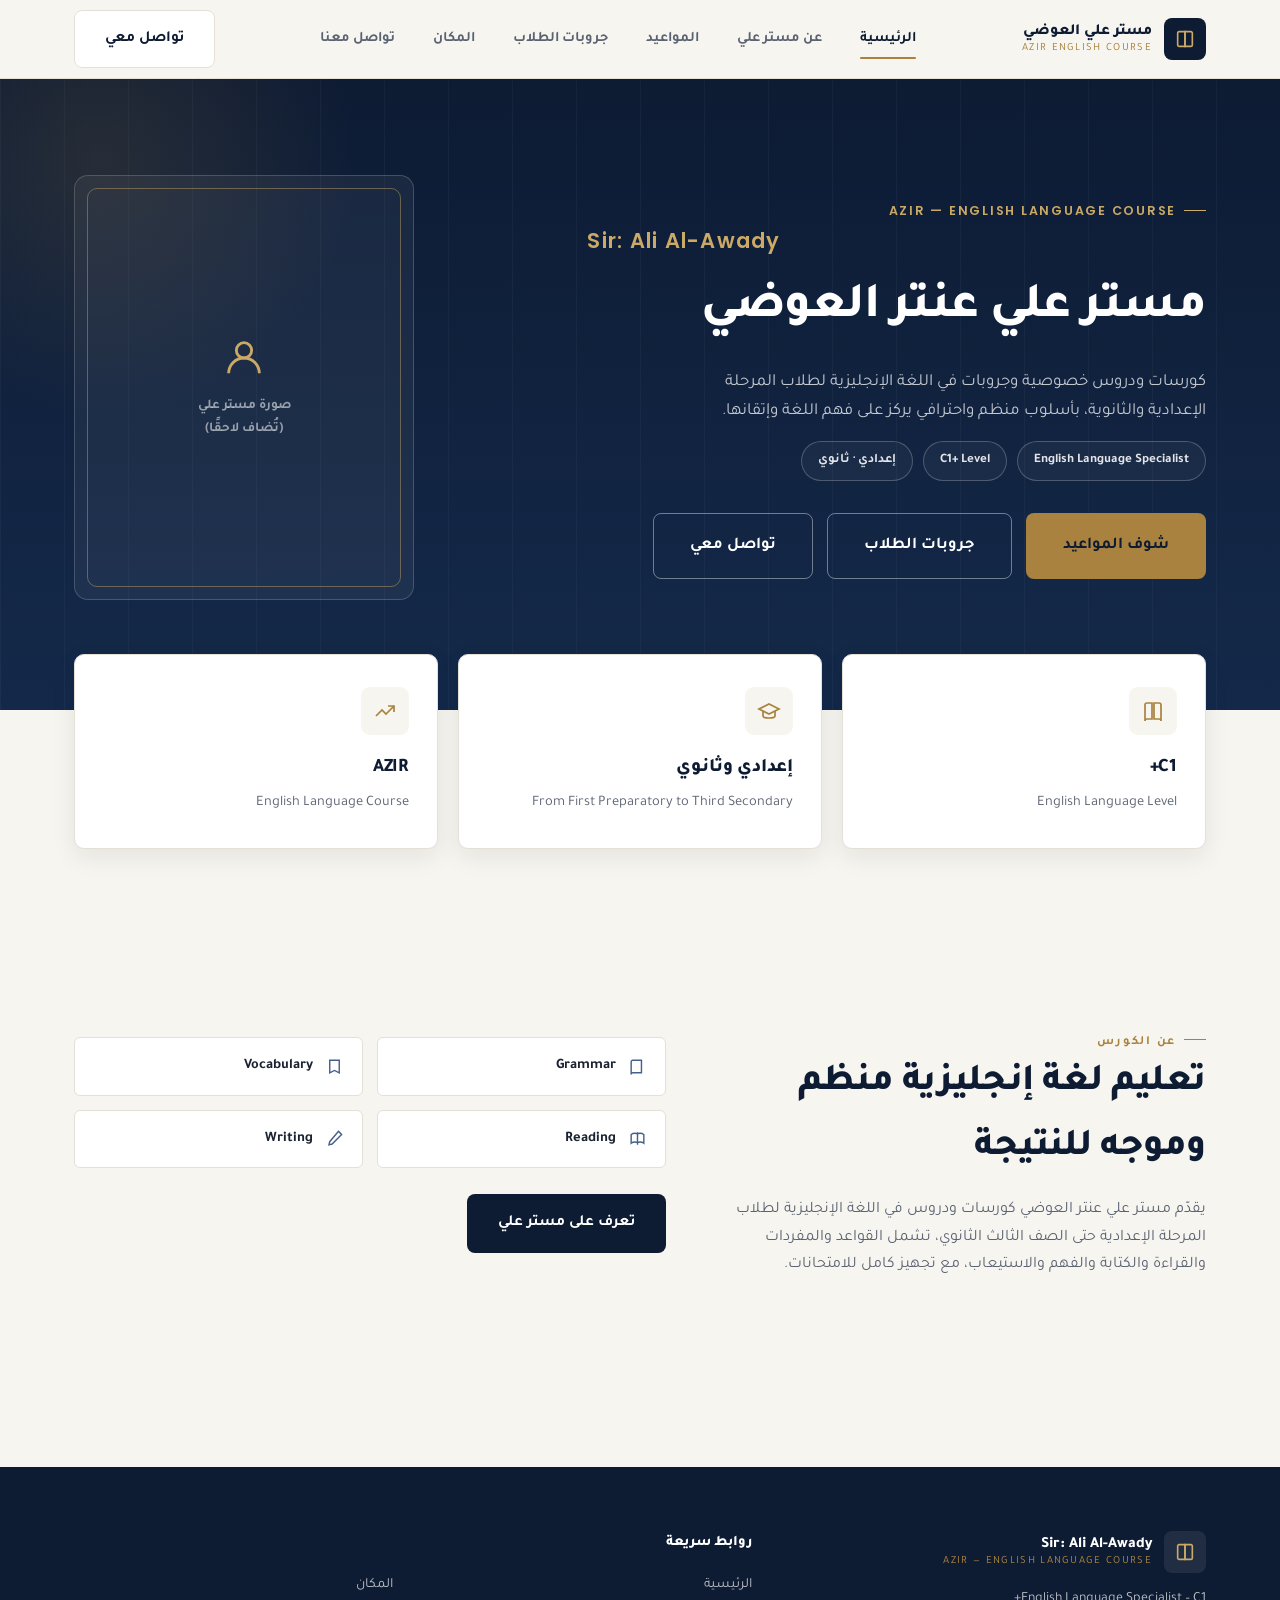
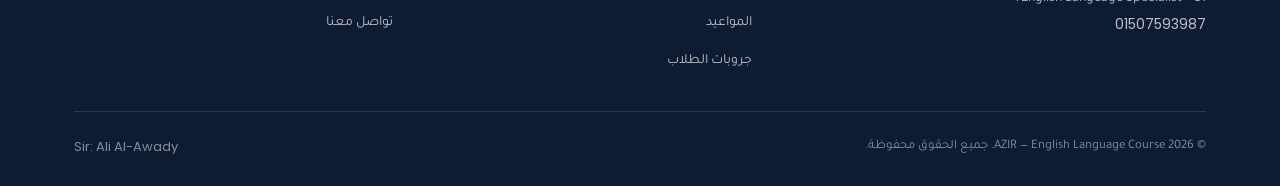
==== index.html @ 177343dc "Add files via upload" ====
<!DOCTYPE html>
<html lang="ar" dir="rtl">
<head>
<meta charset="UTF-8">
<meta name="viewport" content="width=device-width, initial-scale=1.0">
<title>مستر علي عنتر العوضي | AZIR - English Language Course</title>
<meta name="description" content="مستر علي عنتر العوضي - AZIR English Language Course - كورسات ودروس اللغة الإنجليزية لطلاب المرحلة الإعدادية والثانوية">
<link rel="preconnect" href="https://fonts.googleapis.com">
<link href="https://fonts.googleapis.com/css2?family=Tajawal:wght@400;500;700;800&family=Poppins:wght@400;500;600;700&display=swap" rel="stylesheet">
<link rel="stylesheet" href="style.css">
</head>
<body>

<header class="site-header">
  <div class="container header-inner">
    <a href="index.html" class="brand">
      <span class="brand-mark">
        <svg viewBox="0 0 24 24" fill="none" stroke="#cba966" stroke-width="1.8"><path d="M4 5.5C4 4.7 4.7 4 5.5 4H12v16H5.5C4.7 20 4 19.3 4 18.5v-13z"/><path d="M20 5.5c0-.8-.7-1.5-1.5-1.5H12v16h6.5c.8 0 1.5-.7 1.5-1.5v-13z"/></svg>
      </span>
      <span class="brand-text">
        <span class="name-ar">مستر علي العوضي</span>
        <span class="name-en">AZIR English Course</span>
      </span>
    </a>

    <nav class="nav-desktop">
      <a href="index.html">الرئيسية</a>
      <a href="about.html">عن مستر علي</a>
      <a href="schedule.html">المواعيد</a>
      <a href="groups.html">جروبات الطلاب</a>
      <a href="location.html">المكان</a>
      <a href="contact.html">تواصل معنا</a>
    </nav>

    <div class="nav-cta">
      <a href="contact.html" class="btn btn-ghost">تواصل معي</a>
      <button class="menu-toggle" aria-label="فتح القائمة" aria-expanded="false">
        <svg viewBox="0 0 24 24" fill="none" stroke="currentColor" stroke-width="2" stroke-linecap="round"><path d="M3 6h18M3 12h18M3 18h18"/></svg>
      </button>
    </div>
  </div>
  <nav class="nav-mobile">
    <a href="index.html">الرئيسية</a>
    <a href="about.html">عن مستر علي</a>
    <a href="schedule.html">المواعيد</a>
    <a href="groups.html">جروبات الطلاب</a>
    <a href="location.html">المكان</a>
    <a href="contact.html">تواصل معنا</a>
    <a href="contact.html" class="btn btn-navy btn-block">تواصل معي</a>
  </nav>
</header>

<section class="hero">
  <div class="container hero-grid">
    <div>
      <span class="eyebrow hero-eyebrow">AZIR — English Language Course</span>
      <h1>
        <span class="name-en en">Sir: Ali Al-Awady</span>
        مستر علي عنتر العوضي
      </h1>
      <p class="hero-tagline">
        كورسات ودروس خصوصية وجروبات في اللغة الإنجليزية لطلاب المرحلة الإعدادية والثانوية،
        بأسلوب منظم واحترافي يركز على فهم اللغة وإتقانها.
      </p>
      <div class="hero-badges">
        <span class="hero-badge">English Language Specialist</span>
        <span class="hero-badge">C1+ Level</span>
        <span class="hero-badge">إعدادي · ثانوي</span>
      </div>
      <div class="hero-actions">
        <a href="schedule.html" class="btn btn-primary btn-lg">شوف المواعيد</a>
        <a href="groups.html" class="btn btn-outline btn-lg">جروبات الطلاب</a>
        <a href="contact.html" class="btn btn-outline btn-lg">تواصل معي</a>
      </div>
    </div>

    <div class="hero-photo-frame">
      <div class="hero-photo-placeholder">
        <svg viewBox="0 0 24 24" fill="none" stroke="currentColor" stroke-width="1.5"><circle cx="12" cy="8" r="4"/><path d="M4 20c0-4.4 3.6-8 8-8s8 3.6 8 8"/></svg>
        <span>صورة مستر علي<br>(تُضاف لاحقًا)</span>
      </div>
      <img src="" alt="مستر علي عنتر العوضي">
    </div>
  </div>
</section>

<section class="features">
  <div class="container">
    <div class="features-grid">
      <div class="feature-card reveal">
        <div class="feature-icon">
          <svg viewBox="0 0 24 24" fill="none" stroke="currentColor" stroke-width="1.7"><path d="M4 19V6a2 2 0 0 1 2-2h5v16H6a2 2 0 0 0-2 2Z"/><path d="M20 19V6a2 2 0 0 0-2-2h-5v16h5a2 2 0 0 1 2 2Z"/></svg>
        </div>
        <h3>C1+</h3>
        <p>English Language Level</p>
      </div>
      <div class="feature-card reveal">
        <div class="feature-icon">
          <svg viewBox="0 0 24 24" fill="none" stroke="currentColor" stroke-width="1.7"><path d="M22 10 12 5 2 10l10 5 10-5Z"/><path d="M6 12v5c0 1.1 2.7 2 6 2s6-.9 6-2v-5"/></svg>
        </div>
        <h3>إعدادي وثانوي</h3>
        <p>From First Preparatory to Third Secondary</p>
      </div>
      <div class="feature-card reveal">
        <div class="feature-icon">
          <svg viewBox="0 0 24 24" fill="none" stroke="currentColor" stroke-width="1.7"><path d="m3 17 6-6 4 4L21 7"/><path d="M15 7h6v6"/></svg>
        </div>
        <h3>AZIR</h3>
        <p>English Language Course</p>
      </div>
    </div>
  </div>
</section>

<section>
  <div class="container about-grid">
    <div class="reveal">
      <span class="eyebrow">عن الكورس</span>
      <h2 class="section-title">تعليم لغة إنجليزية منظم وموجه للنتيجة</h2>
      <p class="section-sub" style="margin-bottom:0;">
        يقدّم مستر علي عنتر العوضي كورسات ودروس في اللغة الإنجليزية لطلاب المرحلة الإعدادية
        حتى الصف الثالث الثانوي، تشمل القواعد والمفردات والقراءة والكتابة والفهم والاستيعاب،
        مع تجهيز كامل للامتحانات.
      </p>
    </div>
    <div class="reveal">
      <div class="subject-list">
        <div class="subject-item">
          <svg viewBox="0 0 24 24" fill="none" stroke="currentColor" stroke-width="1.8"><path d="M4 19V6a2 2 0 0 1 2-2h11v16H6a2 2 0 0 0-2 2Z"/></svg>
          Grammar
        </div>
        <div class="subject-item">
          <svg viewBox="0 0 24 24" fill="none" stroke="currentColor" stroke-width="1.8"><path d="M6 4h12v16l-6-3-6 3V4Z"/></svg>
          Vocabulary
        </div>
        <div class="subject-item">
          <svg viewBox="0 0 24 24" fill="none" stroke="currentColor" stroke-width="1.8"><path d="M12 4v16M4 7c2-1.5 5-2 8-1 3-1 6-.5 8 1v11c-2-1.5-5-2-8-1-3-1-6-.5-8 1V7Z"/></svg>
          Reading
        </div>
        <div class="subject-item">
          <svg viewBox="0 0 24 24" fill="none" stroke="currentColor" stroke-width="1.8"><path d="m17 3 4 4L9 19l-4 1 1-4Z"/></svg>
          Writing
        </div>
      </div>
      <a href="about.html" class="btn btn-navy" style="margin-top:26px;">تعرف على مستر علي</a>
    </div>
  </div>
</section>

<footer class="site-footer">
  <div class="container">
    <div class="footer-grid">
      <div>
        <div class="footer-brand">
          <span class="brand-mark">
            <svg viewBox="0 0 24 24" fill="none" stroke="#cba966" stroke-width="1.8"><path d="M4 5.5C4 4.7 4.7 4 5.5 4H12v16H5.5C4.7 20 4 19.3 4 18.5v-13z"/><path d="M20 5.5c0-.8-.7-1.5-1.5-1.5H12v16h6.5c.8 0 1.5-.7 1.5-1.5v-13z"/></svg>
          </span>
          <span class="brand-text">
            <span class="name-ar">Sir: Ali Al-Awady</span>
            <span class="name-en">AZIR — English Language Course</span>
          </span>
        </div>
        <p class="footer-desc">English Language Specialist – C1+</p>
        <p class="footer-desc footer-phone"><span class="en">01507593987</span></p>
      </div>
      <div class="footer-col">
        <h4>روابط سريعة</h4>
        <ul>
          <li><a href="index.html">الرئيسية</a></li>
          <li><a href="schedule.html">المواعيد</a></li>
          <li><a href="groups.html">جروبات الطلاب</a></li>
        </ul>
      </div>
      <div class="footer-col">
        <h4>&nbsp;</h4>
        <ul>
          <li><a href="location.html">المكان</a></li>
          <li><a href="contact.html">تواصل معنا</a></li>
        </ul>
      </div>
    </div>
    <div class="footer-bottom">
      <span>© 2026 AZIR — English Language Course. جميع الحقوق محفوظة.</span>
      <span class="en">Sir: Ali Al-Awady</span>
    </div>
  </div>
</footer>

<script src="script.js"></script>
</body>
</html>
---- style.css ----
/* =========================================================
   AZIR — English Language Course · Sir Ali Al-Awady
   Design tokens
   ========================================================= */
:root{
  --navy: #0d1b33;
  --navy-2: #14294a;
  --off-white: #f7f5ef;
  --white: #ffffff;
  --gold: #a9823f;
  --gold-soft: #cba966;
  --slate-blue: #46608c;
  --ink: #1b2333;
  --ink-muted: #5b6373;
  --line: #e4e0d6;
  --radius: 10px;
  --radius-sm: 6px;
  --shadow-sm: 0 1px 3px rgba(13,27,51,0.06);
  --shadow-md: 0 8px 24px rgba(13,27,51,0.08);
  --shadow-lg: 0 20px 50px rgba(13,27,51,0.14);
  --ease: cubic-bezier(.4,0,.2,1);
  --maxw: 1180px;
}

*,*::before,*::after{box-sizing:border-box;}
html{scroll-behavior:smooth;}
@media (prefers-reduced-motion: reduce){
  html{scroll-behavior:auto;}
  *{animation-duration:0.001ms !important; animation-iteration-count:1 !important; transition-duration:0.001ms !important;}
}

body{
  margin:0;
  background:var(--off-white);
  color:var(--ink);
  font-family:"Tajawal","Poppins",sans-serif;
  direction:rtl;
  -webkit-font-smoothing:antialiased;
  line-height:1.7;
}

.en{
  font-family:"Poppins","Tajawal",sans-serif;
  direction:ltr;
  display:inline-block;
  unicode-bidi:isolate;
}

img{max-width:100%;display:block;}
a{color:inherit;text-decoration:none;}
ul{margin:0;padding:0;list-style:none;}
button{font-family:inherit;}

.container{
  width:100%;
  max-width:var(--maxw);
  margin:0 auto;
  padding:0 24px;
}

.eyebrow{
  display:inline-flex;
  align-items:center;
  gap:8px;
  font-family:"Poppins","Tajawal",sans-serif;
  font-size:12.5px;
  letter-spacing:.14em;
  text-transform:uppercase;
  color:var(--gold);
  font-weight:600;
}
.eyebrow::before{
  content:"";
  width:22px;height:1px;
  background:var(--gold);
  display:inline-block;
}

h1,h2,h3,h4{
  font-family:"Tajawal",sans-serif;
  font-weight:800;
  color:var(--navy);
  margin:0 0 .5em;
  letter-spacing:-.01em;
}

.section-title{
  font-size:clamp(26px,3.4vw,38px);
  margin-bottom:14px;
}
.section-sub{
  color:var(--ink-muted);
  font-size:16px;
  max-width:620px;
  margin-bottom:44px;
}
.section-head{margin-bottom:8px;}

section{padding:88px 0;}
@media (max-width:720px){
  section{padding:56px 0;}
}

hr.rule{
  border:none;
  border-top:1px solid var(--line);
  margin:0;
}

/* =============== Buttons =============== */
.btn{
  display:inline-flex;
  align-items:center;
  justify-content:center;
  gap:10px;
  padding:15px 30px;
  border-radius:8px;
  font-size:15.5px;
  font-weight:700;
  border:1px solid transparent;
  cursor:pointer;
  transition:transform .25s var(--ease), box-shadow .25s var(--ease), background-color .25s var(--ease), color .25s var(--ease), border-color .25s var(--ease);
  white-space:nowrap;
}
.btn:focus-visible{outline:2px solid var(--gold); outline-offset:3px;}
.btn svg{width:18px;height:18px;flex-shrink:0;}

.btn-primary{
  background:var(--gold);
  color:var(--navy);
}
.btn-primary:hover{background:var(--gold-soft); transform:translateY(-2px); box-shadow:var(--shadow-md);}

.btn-outline{
  background:transparent;
  border-color:rgba(255,255,255,.4);
  color:var(--white);
}
.btn-outline:hover{background:rgba(255,255,255,.1); transform:translateY(-2px);}

.btn-navy{
  background:var(--navy);
  color:var(--white);
}
.btn-navy:hover{background:var(--navy-2); transform:translateY(-2px); box-shadow:var(--shadow-md);}

.btn-ghost{
  background:var(--white);
  color:var(--navy);
  border-color:var(--line);
}
.btn-ghost:hover{border-color:var(--gold); color:var(--gold); transform:translateY(-2px);}

.btn-whatsapp{
  background:#f0f6f1;
  color:#2c5c3f;
  border-color:#d7e6da;
  width:100%;
}
.btn-whatsapp:hover{background:#2c5c3f; color:#fff; border-color:#2c5c3f;}

.btn-disabled{
  background:#eee9dd;
  color:#a39c88;
  cursor:not-allowed;
  width:100%;
}

.btn-lg{padding:18px 36px; font-size:16.5px;}
.btn-block{width:100%;}

/* =============== Header / Nav =============== */
.site-header{
  position:sticky;
  top:0;
  z-index:100;
  background:rgba(247,245,239,.9);
  backdrop-filter:blur(10px);
  border-bottom:1px solid var(--line);
}
.header-inner{
  display:flex;
  align-items:center;
  justify-content:space-between;
  height:78px;
}
.brand{
  display:flex;
  align-items:center;
  gap:12px;
}
.brand-mark{
  width:42px;height:42px;
  border-radius:8px;
  background:var(--navy);
  display:flex;align-items:center;justify-content:center;
  flex-shrink:0;
}
.brand-mark svg{width:22px;height:22px;}
.brand-text{display:flex;flex-direction:column;line-height:1.2;}
.brand-text .name-ar{font-weight:800;font-size:15.5px;color:var(--navy);}
.brand-text .name-en{font-size:11px;letter-spacing:.12em;color:var(--gold);text-transform:uppercase;}

.nav-desktop{
  display:flex;
  align-items:center;
  gap:6px;
}
.nav-desktop a{
  padding:10px 16px;
  font-size:14.5px;
  font-weight:600;
  color:var(--ink-muted);
  border-radius:6px;
  transition:color .2s, background-color .2s;
  position:relative;
}
.nav-desktop a:hover{color:var(--navy);}
.nav-desktop a.active{color:var(--navy);}
.nav-desktop a.active::after{
  content:"";
  position:absolute;
  bottom:2px; left:16px; right:16px;
  height:2px;
  background:var(--gold);
  border-radius:2px;
}

.nav-cta{display:flex;align-items:center;gap:10px;}

.menu-toggle{
  display:none;
  width:44px;height:44px;
  border-radius:8px;
  border:1px solid var(--line);
  background:var(--white);
  align-items:center;justify-content:center;
  cursor:pointer;
}
.menu-toggle svg{width:20px;height:20px;color:var(--navy);}

.nav-mobile{
  display:none;
  flex-direction:column;
  background:var(--white);
  border-top:1px solid var(--line);
  padding:10px 24px 22px;
}
.nav-mobile a{
  padding:14px 4px;
  font-size:16px;
  font-weight:700;
  color:var(--navy);
  border-bottom:1px solid var(--line);
}
.nav-mobile a:last-child{border-bottom:none;}
.nav-mobile.open{display:flex;}
.nav-mobile .btn{margin-top:14px;}

@media (max-width:920px){
  .nav-desktop{display:none;}
  .menu-toggle{display:flex;}
  .nav-cta .btn-ghost{display:none;}
}

/* =============== Hero =============== */
.hero{
  background:linear-gradient(180deg, var(--navy) 0%, var(--navy-2) 100%);
  color:var(--white);
  position:relative;
  overflow:hidden;
  padding:96px 0 110px;
}
.hero::before{
  content:"";
  position:absolute;
  inset:0;
  background-image:
    repeating-linear-gradient(90deg, rgba(255,255,255,.035) 0 1px, transparent 1px 64px);
  pointer-events:none;
}
.hero::after{
  content:"";
  position:absolute;
  width:520px;height:520px;
  border-radius:50%;
  background:radial-gradient(circle, rgba(169,130,63,.16), transparent 70%);
  top:-180px; inset-inline-end:-160px;
  pointer-events:none;
}

.hero-grid{
  position:relative;
  display:grid;
  grid-template-columns:1.15fr .85fr;
  gap:56px;
  align-items:center;
}
@media (max-width:900px){
  .hero-grid{grid-template-columns:1fr; text-align:center;}
  .hero-grid .eyebrow{justify-content:center;}
}

.hero-eyebrow{color:var(--gold-soft);}
.hero-eyebrow::before{background:var(--gold-soft);}

.hero h1{
  color:var(--white);
  font-size:clamp(30px,4.4vw,50px);
  margin-bottom:10px;
}
.hero .name-en{
  display:block;
  font-family:"Poppins",sans-serif;
  font-size:.42em;
  font-weight:600;
  letter-spacing:.06em;
  color:var(--gold-soft);
  margin-bottom:8px;
  direction:ltr;
}
.hero-tagline{
  font-size:17px;
  color:rgba(255,255,255,.75);
  max-width:520px;
  margin-bottom:14px;
}
@media (max-width:900px){.hero-tagline{margin-inline:auto;}}

.hero-badges{
  display:flex;
  flex-wrap:wrap;
  gap:10px;
  margin-bottom:32px;
}
@media (max-width:900px){.hero-badges{justify-content:center;}}
.hero-badge{
  border:1px solid rgba(255,255,255,.22);
  border-radius:999px;
  padding:8px 16px;
  font-size:13px;
  font-weight:600;
  color:rgba(255,255,255,.88);
  background:rgba(255,255,255,.04);
}

.hero-actions{
  display:flex;
  flex-wrap:wrap;
  gap:14px;
}
@media (max-width:900px){.hero-actions{justify-content:center;}}

.hero-photo-frame{
  position:relative;
  width:100%;
  max-width:340px;
  margin-inline-start:auto;
  aspect-ratio:4/5;
  border-radius:14px;
  background:rgba(255,255,255,.05);
  border:1px solid rgba(255,255,255,.18);
  display:flex;
  align-items:center;
  justify-content:center;
  overflow:hidden;
}
@media (max-width:900px){.hero-photo-frame{margin-inline:auto;}}
.hero-photo-frame::before{
  content:"";
  position:absolute;
  inset:12px;
  border:1px solid rgba(203,169,102,.45);
  border-radius:10px;
  pointer-events:none;
}
.hero-photo-placeholder{
  display:flex;
  flex-direction:column;
  align-items:center;
  gap:14px;
  color:rgba(255,255,255,.55);
  padding:24px;
  text-align:center;
}
.hero-photo-placeholder svg{width:46px;height:46px;color:var(--gold-soft);}
.hero-photo-placeholder span{font-size:13.5px;font-weight:600;}
.hero-photo-frame img{width:100%;height:100%;object-fit:cover;display:none;}

/* =============== Feature cards =============== */
.features{padding-top:0; margin-top:-56px; position:relative; z-index:2;}
.features-grid{
  display:grid;
  grid-template-columns:repeat(3,1fr);
  gap:20px;
}
@media (max-width:800px){.features-grid{grid-template-columns:1fr;}}

.feature-card{
  background:var(--white);
  border:1px solid var(--line);
  border-radius:var(--radius);
  padding:32px 28px;
  box-shadow:var(--shadow-md);
  transition:transform .3s var(--ease), box-shadow .3s var(--ease);
}
.feature-card:hover{transform:translateY(-4px); box-shadow:var(--shadow-lg);}
.feature-icon{
  width:48px;height:48px;
  border-radius:9px;
  background:var(--off-white);
  display:flex;align-items:center;justify-content:center;
  margin-bottom:18px;
}
.feature-icon svg{width:24px;height:24px;color:var(--gold);}
.feature-card h3{font-size:19px;margin-bottom:6px;}
.feature-card p{color:var(--ink-muted); font-size:14.5px; margin:0;}

/* =============== Generic page hero (inner pages) =============== */
.page-hero{
  background:var(--navy);
  color:var(--white);
  padding:64px 0 56px;
  position:relative;
  overflow:hidden;
}
.page-hero::before{
  content:"";
  position:absolute; inset:0;
  background-image:repeating-linear-gradient(90deg, rgba(255,255,255,.035) 0 1px, transparent 1px 64px);
}
.page-hero .eyebrow{color:var(--gold-soft);}
.page-hero .eyebrow::before{background:var(--gold-soft);}
.page-hero h1{color:var(--white); font-size:clamp(26px,3.6vw,38px); position:relative;}
.page-hero p{color:rgba(255,255,255,.72); max-width:600px; position:relative; margin:0;}

/* =============== About page =============== */
.about-grid{
  display:grid;
  grid-template-columns:.9fr 1.1fr;
  gap:56px;
  align-items:start;
}
@media (max-width:860px){.about-grid{grid-template-columns:1fr;}}

.identity-card{
  background:var(--white);
  border:1px solid var(--line);
  border-radius:var(--radius);
  padding:36px 30px;
  box-shadow:var(--shadow-sm);
  text-align:center;
  position:sticky;
  top:100px;
}
.identity-photo{
  width:120px;height:120px;
  border-radius:50%;
  background:var(--off-white);
  border:2px solid var(--gold-soft);
  display:flex;align-items:center;justify-content:center;
  margin:0 auto 18px;
}
.identity-photo svg{width:44px;height:44px;color:var(--gold);}
.identity-card h2{font-size:20px;margin-bottom:2px;}
.identity-card .name-en{color:var(--gold); font-size:13px; letter-spacing:.05em; font-weight:600; margin-bottom:16px; display:block;}
.identity-tags{display:flex;flex-direction:column;gap:10px;margin-top:18px;}
.identity-tag{
  display:flex;align-items:center;gap:10px;
  background:var(--off-white);
  border-radius:8px;
  padding:11px 14px;
  font-size:14px;
  font-weight:600;
  color:var(--navy);
}
.identity-tag svg{width:17px;height:17px;color:var(--gold); flex-shrink:0;}

.subject-list{
  display:grid;
  grid-template-columns:1fr 1fr;
  gap:14px;
  margin-top:12px;
}
@media (max-width:520px){.subject-list{grid-template-columns:1fr;}}
.subject-item{
  display:flex;align-items:center;gap:12px;
  background:var(--white);
  border:1px solid var(--line);
  border-radius:var(--radius-sm);
  padding:16px 18px;
  font-weight:700;
  font-size:14.5px;
  color:var(--ink);
  transition:border-color .2s, transform .2s;
}
.subject-item:hover{border-color:var(--gold-soft); transform:translateY(-2px);}
.subject-item svg{width:19px;height:19px;color:var(--slate-blue); flex-shrink:0;}

.note-box{
  margin-top:34px;
  border-inline-start:3px solid var(--gold-soft);
  background:var(--white);
  border-radius:0 var(--radius-sm) var(--radius-sm) 0;
  padding:18px 22px;
  color:var(--ink-muted);
  font-size:14.5px;
}

/* =============== Schedule page =============== */
.stage-block{margin-bottom:52px;}
.stage-block:last-child{margin-bottom:0;}
.stage-title{
  display:flex;align-items:center;gap:12px;
  font-size:21px;
  margin-bottom:22px;
  padding-bottom:14px;
  border-bottom:2px solid var(--navy);
}
.stage-title svg{width:22px;height:22px;color:var(--gold);}

.grade-grid{
  display:grid;
  grid-template-columns:repeat(3,1fr);
  gap:18px;
}
@media (max-width:900px){.grade-grid{grid-template-columns:1fr 1fr;}}
@media (max-width:600px){.grade-grid{grid-template-columns:1fr;}}

.grade-card{
  background:var(--white);
  border:1px solid var(--line);
  border-radius:var(--radius);
  padding:24px 22px;
  box-shadow:var(--shadow-sm);
}
.grade-card h4{
  font-size:16.5px;
  margin-bottom:14px;
  padding-bottom:12px;
  border-bottom:1px solid var(--line);
}
.time-row{
  display:flex;
  align-items:center;
  justify-content:space-between;
  gap:10px;
  padding:10px 0;
}
.time-row + .time-row{border-top:1px dashed var(--line);}
.time-days{font-size:14px; font-weight:600; color:var(--ink);}
.time-track{font-size:11.5px; color:var(--ink-muted); display:block; margin-top:2px;}
.time-badge{
  flex-shrink:0;
  background:var(--off-white);
  color:var(--navy);
  font-weight:800;
  font-size:13px;
  padding:6px 12px;
  border-radius:999px;
  border:1px solid var(--line);
  white-space:nowrap;
}
.time-badge.gold{background:rgba(169,130,63,.12); color:var(--gold); border-color:rgba(169,130,63,.3);}

/* =============== Groups page =============== */
.groups-grid{
  display:grid;
  grid-template-columns:repeat(3,1fr);
  gap:20px;
}
@media (max-width:960px){.groups-grid{grid-template-columns:1fr 1fr;}}
@media (max-width:640px){.groups-grid{grid-template-columns:1fr;}}

.group-card{
  background:var(--white);
  border:1px solid var(--line);
  border-radius:var(--radius);
  padding:26px 22px;
  display:flex;
  flex-direction:column;
  gap:18px;
  box-shadow:var(--shadow-sm);
  transition:transform .25s var(--ease), box-shadow .25s var(--ease);
}
.group-card:hover{transform:translateY(-3px); box-shadow:var(--shadow-md);}
.group-top{display:flex; align-items:flex-start; justify-content:space-between; gap:10px;}
.group-icon{
  width:40px;height:40px;
  border-radius:8px;
  background:var(--off-white);
  display:flex;align-items:center;justify-content:center;
  flex-shrink:0;
}
.group-icon svg{width:20px;height:20px;color:var(--slate-blue);}
.group-name{font-size:15px; font-weight:700; color:var(--navy); line-height:1.5; flex:1;}
.badge-soon{
  flex-shrink:0;
  background:#f4ede0;
  color:var(--gold);
  font-size:11.5px;
  font-weight:800;
  padding:5px 11px;
  border-radius:999px;
  border:1px solid rgba(169,130,63,.3);
}

/* =============== Location page =============== */
.location-panel{
  background:var(--white);
  border:1px solid var(--line);
  border-radius:14px;
  overflow:hidden;
  box-shadow:var(--shadow-md);
}
.location-map{
  height:380px;
  background:
    linear-gradient(rgba(13,27,51,.06), rgba(13,27,51,.06)),
    repeating-linear-gradient(0deg, #e9e5d9 0 1px, transparent 1px 40px),
    repeating-linear-gradient(90deg, #e9e5d9 0 1px, transparent 1px 40px);
  background-color:#f1eee4;
  position:relative;
  display:flex;
  align-items:center;
  justify-content:center;
}
.map-pin{
  display:flex;
  flex-direction:column;
  align-items:center;
  gap:10px;
}
.map-pin svg{width:52px;height:52px;color:var(--navy);}
.map-pin span{
  background:var(--navy);
  color:var(--white);
  padding:8px 16px;
  border-radius:8px;
  font-size:14px;
  font-weight:700;
  box-shadow:var(--shadow-md);
}
.location-info{
  padding:30px 32px;
  display:flex;
  align-items:center;
  justify-content:space-between;
  gap:20px;
  flex-wrap:wrap;
}
.location-address{display:flex; align-items:center; gap:14px;}
.location-address svg{width:26px;height:26px;color:var(--gold); flex-shrink:0;}
.location-address h3{font-size:17px; margin-bottom:2px;}
.location-address p{margin:0; color:var(--ink-muted); font-size:14px;}

/* =============== Contact page =============== */
.contact-grid{
  display:grid;
  grid-template-columns:1fr 1fr;
  gap:22px;
  margin-bottom:22px;
}
@media (max-width:700px){.contact-grid{grid-template-columns:1fr;}}
.contact-card{
  background:var(--white);
  border:1px solid var(--line);
  border-radius:var(--radius);
  padding:34px 28px;
  text-align:center;
  box-shadow:var(--shadow-sm);
}
.contact-card .feature-icon{margin:0 auto 18px;}
.contact-card h3{font-size:19px;}
.contact-card p{color:var(--ink-muted); font-size:14.5px; margin-bottom:22px;}
.contact-number{
  font-family:"Poppins",sans-serif;
  direction:ltr;
  display:block;
  color:var(--navy);
  font-weight:700;
  font-size:15px;
  margin-bottom:18px;
}

/* =============== Footer =============== */
.site-footer{
  background:var(--navy);
  color:rgba(255,255,255,.72);
  padding:64px 0 28px;
  margin-top:100px;
}
.footer-grid{
  display:grid;
  grid-template-columns:1.3fr 1fr 1fr;
  gap:40px;
  padding-bottom:36px;
  border-bottom:1px solid rgba(255,255,255,.12);
}
@media (max-width:760px){.footer-grid{grid-template-columns:1fr; gap:32px;}}
.footer-brand{display:flex; gap:12px; align-items:center; margin-bottom:14px;}
.footer-brand .brand-mark{background:rgba(255,255,255,.08);}
.footer-brand .name-ar{color:var(--white);}
.footer-desc{font-size:14px; line-height:1.8; max-width:280px; margin:0;}
.footer-col h4{color:var(--white); font-size:14.5px; margin-bottom:16px;}
.footer-col ul{display:flex; flex-direction:column; gap:11px;}
.footer-col a{font-size:14px; transition:color .2s;}
.footer-col a:hover{color:var(--gold-soft);}
.footer-phone{display:flex; align-items:center; gap:8px; direction:ltr; justify-content:flex-end;}
@media (max-width:760px){.footer-phone{justify-content:flex-start;}}
.footer-bottom{
  padding-top:24px;
  display:flex;
  justify-content:space-between;
  flex-wrap:wrap;
  gap:10px;
  font-size:13px;
  color:rgba(255,255,255,.5);
}

/* =============== Reveal on scroll =============== */
.reveal{
  opacity:0;
  transform:translateY(16px);
  transition:opacity .6s var(--ease), transform .6s var(--ease);
}
.reveal.in{opacity:1; transform:translateY(0);}

/* Focus visibility */
a:focus-visible, button:focus-visible{
  outline:2px solid var(--gold);
  outline-offset:2px;
}
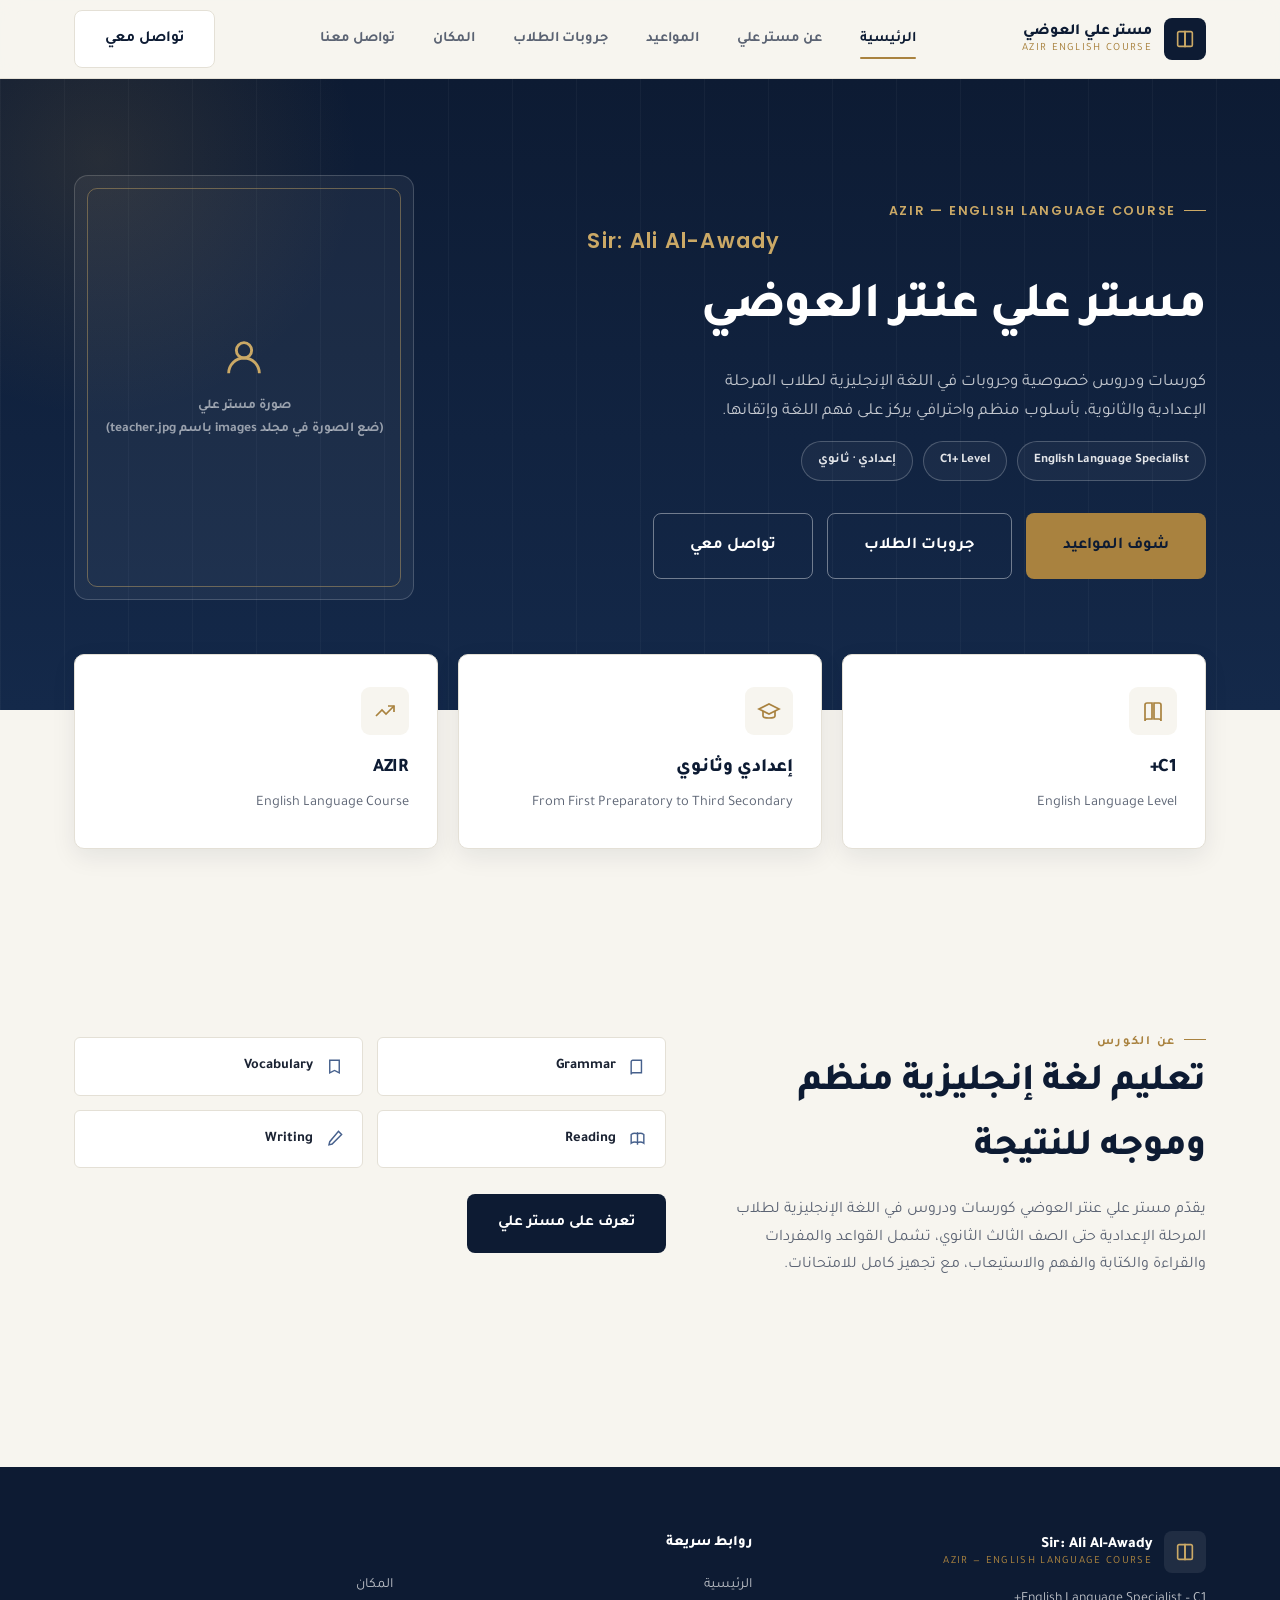
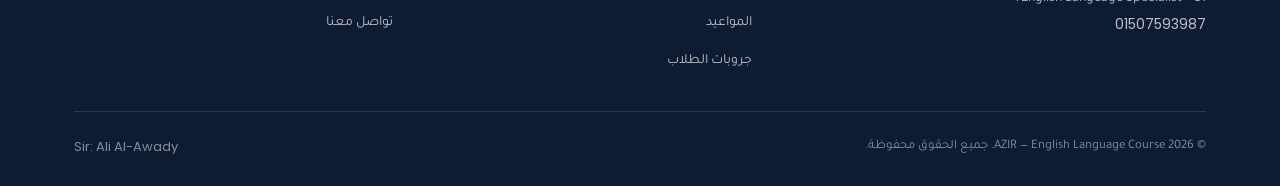
==== commit eff50934: "Add files via upload" ====
--- a/index.html
+++ b/index.html
@@ -75,11 +75,12 @@
     </div>
 
     <div class="hero-photo-frame">
-      <div class="hero-photo-placeholder">
+      <img class="hero-photo-img" src="images/teacher.jpg" alt="مستر علي عنتر العوضي"
+           onerror="this.onerror=null;this.style.display='none';document.getElementById('heroPhotoPlaceholder').style.display='flex';">
+      <div class="hero-photo-placeholder" id="heroPhotoPlaceholder">
         <svg viewBox="0 0 24 24" fill="none" stroke="currentColor" stroke-width="1.5"><circle cx="12" cy="8" r="4"/><path d="M4 20c0-4.4 3.6-8 8-8s8 3.6 8 8"/></svg>
-        <span>صورة مستر علي<br>(تُضاف لاحقًا)</span>
+        <span>صورة مستر علي<br>(ضع الصورة في مجلد images باسم teacher.jpg)</span>
       </div>
-      <img src="" alt="مستر علي عنتر العوضي">
     </div>
   </div>
 </section>
--- a/style.css
+++ b/style.css
@@ -375,7 +375,7 @@
   pointer-events:none;
 }
 .hero-photo-placeholder{
-  display:flex;
+  display:none;
   flex-direction:column;
   align-items:center;
   gap:14px;
@@ -385,7 +385,7 @@
 }
 .hero-photo-placeholder svg{width:46px;height:46px;color:var(--gold-soft);}
 .hero-photo-placeholder span{font-size:13.5px;font-weight:600;}
-.hero-photo-frame img{width:100%;height:100%;object-fit:cover;display:none;}
+.hero-photo-img{width:100%;height:100%;object-fit:cover;display:block;position:relative;z-index:1;}
 
 /* =============== Feature cards =============== */
 .features{padding-top:0; margin-top:-56px; position:relative; z-index:2;}
@@ -462,6 +462,8 @@
   margin:0 auto 18px;
 }
 .identity-photo svg{width:44px;height:44px;color:var(--gold);}
+.identity-photo{overflow:hidden;}
+.identity-photo-img{width:100%;height:100%;object-fit:cover;border-radius:50%;display:block;}
 .identity-card h2{font-size:20px;margin-bottom:2px;}
 .identity-card .name-en{color:var(--gold); font-size:13px; letter-spacing:.05em; font-weight:600; margin-bottom:16px; display:block;}
 .identity-tags{display:flex;flex-direction:column;gap:10px;margin-top:18px;}
@@ -731,3 +733,88 @@
   outline:2px solid var(--gold);
   outline-offset:2px;
 }
+
+/* =========================================================
+   MOBILE-FIRST REFINEMENTS
+   Tuned specifically for small touch screens (<=600px)
+   ========================================================= */
+@media (max-width:600px){
+  body{font-size:15.5px;}
+  .container{padding:0 18px;}
+
+  /* Header */
+  .header-inner{height:64px;}
+  .brand-mark{width:38px;height:38px;}
+  .brand-text .name-ar{font-size:14px;}
+  .brand-text .name-en{font-size:10px;}
+  .menu-toggle{width:46px;height:46px;}
+  .nav-mobile{padding:8px 18px 20px;}
+  .nav-mobile a{padding:16px 4px; font-size:16.5px;}
+  .nav-mobile .btn{padding:16px 20px; font-size:15.5px;}
+
+  /* Section rhythm */
+  section{padding:44px 0;}
+  .section-title{font-size:24px;}
+  .section-sub{font-size:14.5px; margin-bottom:30px;}
+  .eyebrow{font-size:11.5px;}
+
+  /* Buttons: full-width, thumb-friendly */
+  .btn{padding:16px 22px; font-size:15px; border-radius:9px;}
+  .btn-lg{padding:17px 24px; font-size:15.5px;}
+  .hero-actions{flex-direction:column; width:100%;}
+  .hero-actions .btn{width:100%;}
+
+  /* Hero */
+  .hero{padding:44px 0 64px;}
+  .hero h1{font-size:26px;}
+  .hero .name-en{font-size:.4em;}
+  .hero-tagline{font-size:15px;}
+  .hero-badges{gap:8px;}
+  .hero-badge{font-size:12px; padding:7px 13px;}
+  .hero-photo-frame{max-width:230px; aspect-ratio:1/1; border-radius:50%;}
+  .hero-photo-frame::before{border-radius:50%;}
+  .hero-photo-img{border-radius:50%;}
+
+  /* Feature cards */
+  .features{margin-top:-40px;}
+  .feature-card{padding:24px 20px;}
+
+  /* About */
+  .identity-card{position:static; padding:28px 22px;}
+  .identity-photo{width:96px; height:96px;}
+  .subject-list{grid-template-columns:1fr;}
+  .subject-item{padding:14px 16px; font-size:14px;}
+
+  /* Schedule */
+  .stage-title{font-size:18px; gap:10px;}
+  .grade-card{padding:20px 18px;}
+  .time-days{font-size:13.5px;}
+  .time-badge{font-size:12px; padding:6px 11px;}
+
+  /* Groups */
+  .group-card{padding:22px 18px;}
+  .group-name{font-size:14px;}
+  .btn-whatsapp, .btn-disabled{padding:15px 18px; font-size:14.5px;}
+
+  /* Location */
+  .location-map{height:260px;}
+  .location-info{flex-direction:column; align-items:stretch; text-align:center; padding:24px 22px;}
+  .location-address{flex-direction:column; text-align:center;}
+  .location-info .btn{width:100%;}
+
+  /* Contact */
+  .contact-card{padding:28px 20px;}
+  .contact-number{font-size:14px;}
+
+  /* Footer */
+  .site-footer{padding:48px 0 22px; margin-top:64px;}
+  .footer-bottom{flex-direction:column; align-items:flex-start; gap:6px;}
+  .footer-phone{justify-content:flex-start !important;}
+}
+
+/* Extra-small phones */
+@media (max-width:380px){
+  .hero h1{font-size:23px;}
+  .section-title{font-size:22px;}
+  .btn{font-size:14.5px;}
+}
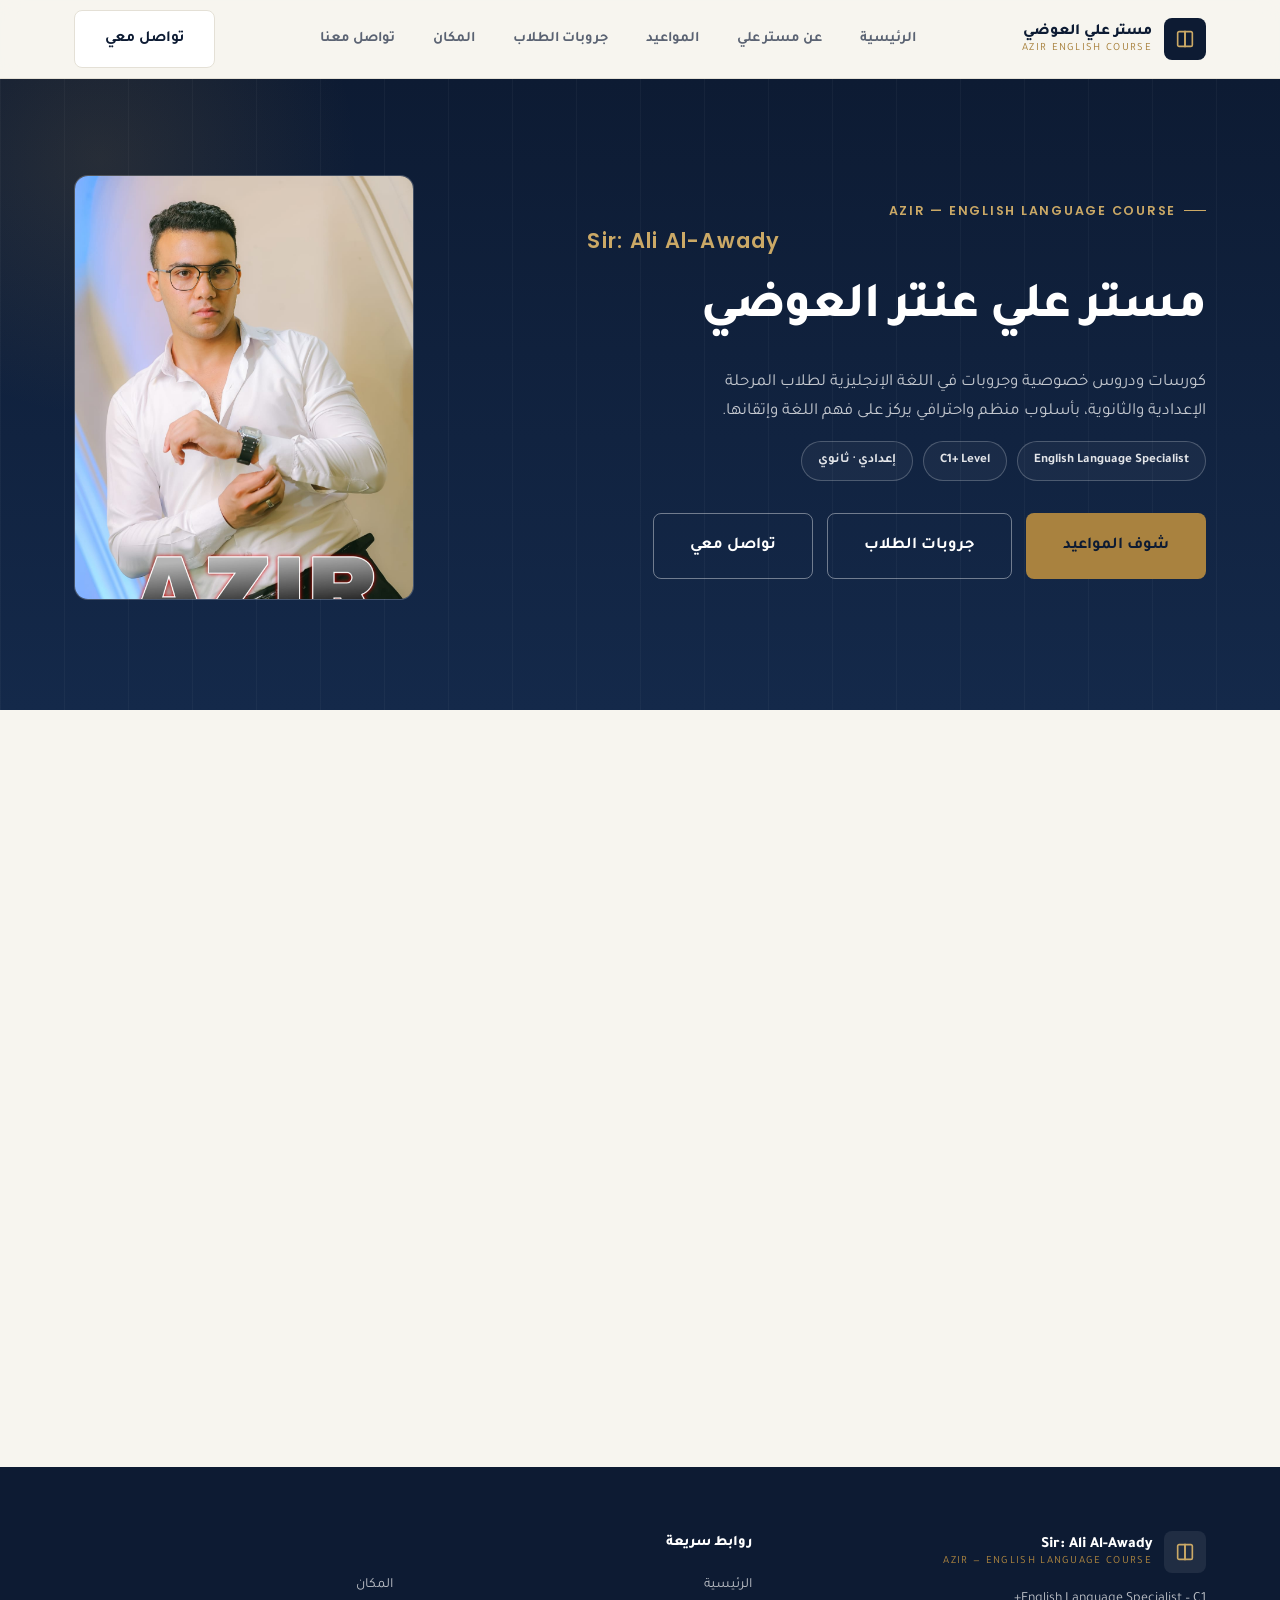
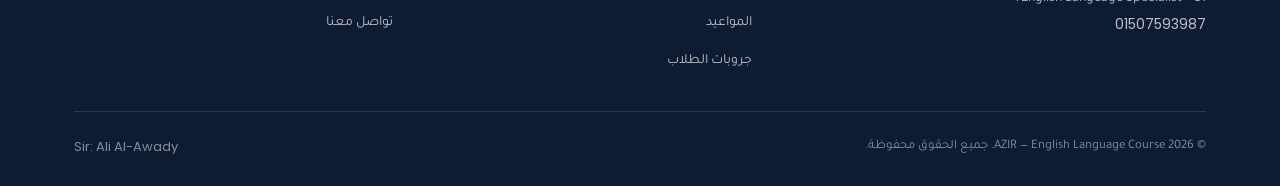
==== commit 784dd14b: "Add files via upload" ====
--- a/index.html
+++ b/index.html
@@ -75,11 +75,11 @@
     </div>
 
     <div class="hero-photo-frame">
-      <img class="hero-photo-img" src="images/teacher.jpg" alt="مستر علي عنتر العوضي"
+      <img class="hero-photo-img" src="teacher.jpg" alt="مستر علي عنتر العوضي"
            onerror="this.onerror=null;this.style.display='none';document.getElementById('heroPhotoPlaceholder').style.display='flex';">
       <div class="hero-photo-placeholder" id="heroPhotoPlaceholder">
         <svg viewBox="0 0 24 24" fill="none" stroke="currentColor" stroke-width="1.5"><circle cx="12" cy="8" r="4"/><path d="M4 20c0-4.4 3.6-8 8-8s8 3.6 8 8"/></svg>
-        <span>صورة مستر علي<br>(ضع الصورة في مجلد images باسم teacher.jpg)</span>
+        <span>صورة مستر علي<br>(ضع صورة باسم teacher.jpg جنب ملفات الموقع)</span>
       </div>
     </div>
   </div>
